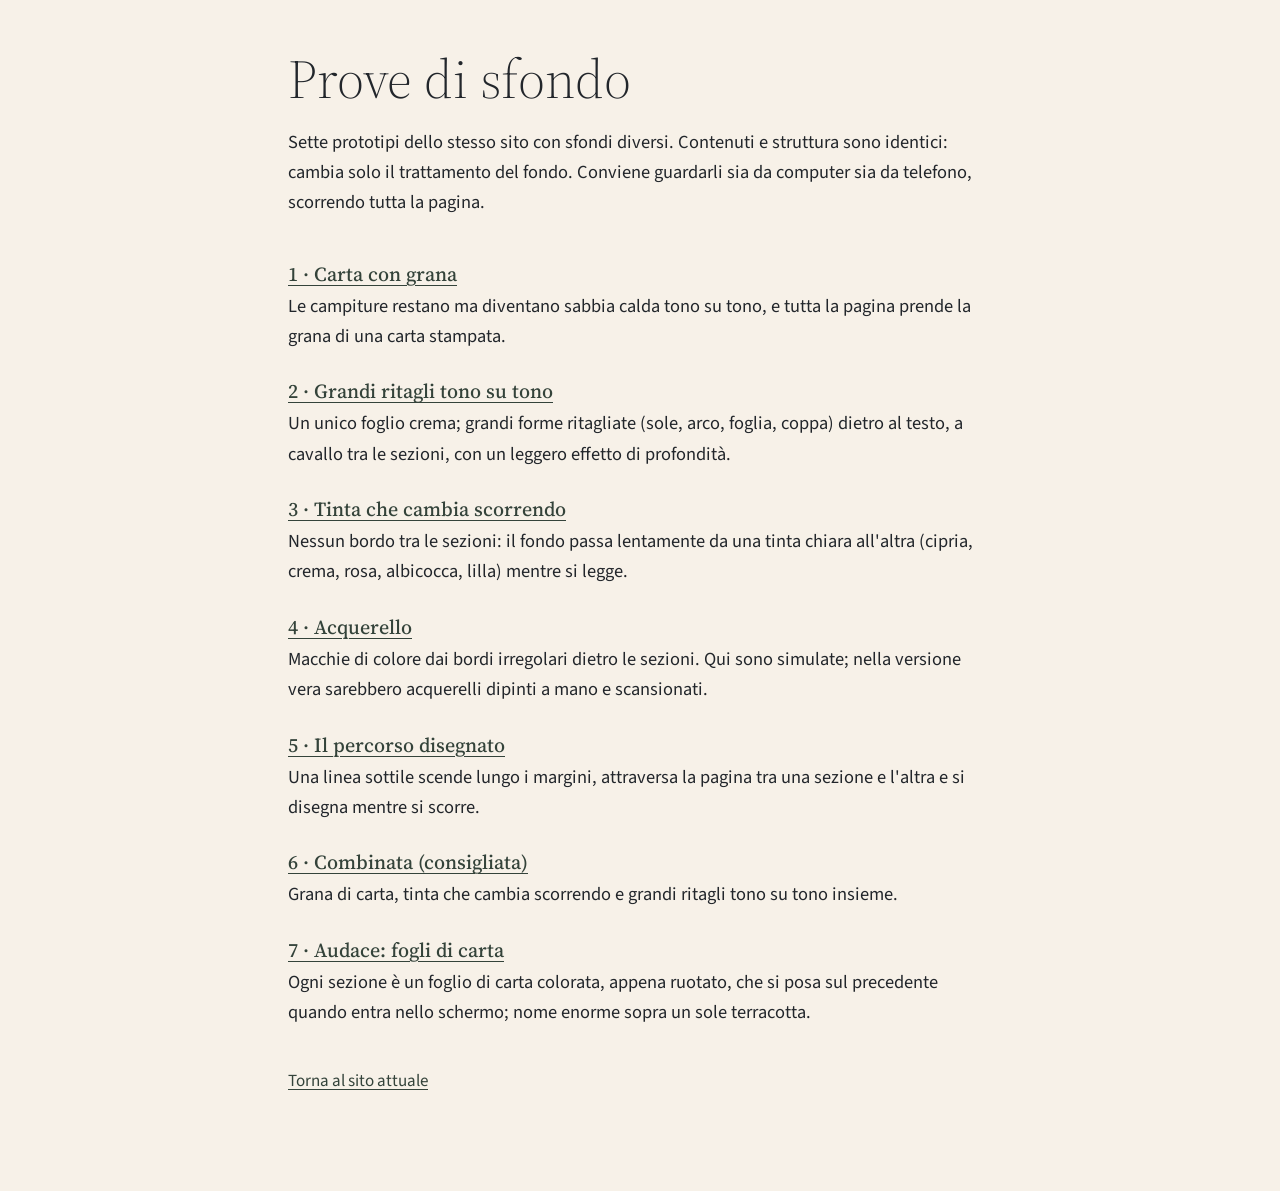
==== prove/index.html @ e4df9e11 "Aggiunge sette prototipi di sfondo in prove/ Pagine di prova generate da index.html (prove/genera.py" ====
<!doctype html>
<html lang="it">
<head>
  <meta charset="utf-8">
  <meta name="viewport" content="width=device-width, initial-scale=1">
  <title>Prove di sfondo</title>
  <meta name="robots" content="noindex, nofollow">
  <link rel="stylesheet" href="../styles.css">
  <link rel="stylesheet" href="prove.css">
  <style>
    .elenco { padding-block: 3rem 6rem; max-width: 44rem; }
    .elenco h1 { font-size: clamp(2.2rem, 1.6rem + 2.4vw, 3.4rem); font-weight: 300; margin-bottom: 1rem; }
    .elenco ol { list-style: none; padding: 0; margin-top: 2.5rem; display: grid; gap: 1.5rem; }
    .elenco strong { font-family: var(--serif); font-weight: 500; font-size: 1.25rem; }
  </style>
</head>
<body>
  <main class="wrap elenco">
    <h1>Prove di sfondo</h1>
    <p>Sette prototipi dello stesso sito con sfondi diversi. Contenuti e struttura sono identici: cambia solo il trattamento del fondo. Conviene guardarli sia da computer sia da telefono, scorrendo tutta la pagina.</p>
    <ol>
      <li><a href="1-grana.html"><strong>1 · Carta con grana</strong></a><br>Le campiture restano ma diventano sabbia calda tono su tono, e tutta la pagina prende la grana di una carta stampata.</li>
      <li><a href="2-ritagli.html"><strong>2 · Grandi ritagli tono su tono</strong></a><br>Un unico foglio crema; grandi forme ritagliate (sole, arco, foglia, coppa) dietro al testo, a cavallo tra le sezioni, con un leggero effetto di profondità.</li>
      <li><a href="3-tinta.html"><strong>3 · Tinta che cambia scorrendo</strong></a><br>Nessun bordo tra le sezioni: il fondo passa lentamente da una tinta chiara all'altra (cipria, crema, rosa, albicocca, lilla) mentre si legge.</li>
      <li><a href="4-acquerello.html"><strong>4 · Acquerello</strong></a><br>Macchie di colore dai bordi irregolari dietro le sezioni. Qui sono simulate; nella versione vera sarebbero acquerelli dipinti a mano e scansionati.</li>
      <li><a href="5-percorso.html"><strong>5 · Il percorso disegnato</strong></a><br>Una linea sottile scende lungo i margini, attraversa la pagina tra una sezione e l'altra e si disegna mentre si scorre.</li>
      <li><a href="6-combinata.html"><strong>6 · Combinata (consigliata)</strong></a><br>Grana di carta, tinta che cambia scorrendo e grandi ritagli tono su tono insieme.</li>
      <li><a href="7-fogli.html"><strong>7 · Audace: fogli di carta</strong></a><br>Ogni sezione è un foglio di carta colorata, appena ruotato, che si posa sul precedente quando entra nello schermo; nome enorme sopra un sole terracotta.</li>
    </ol>
    <p class="small" style="margin-top:2.5rem"><a href="../index.html">Torna al sito attuale</a></p>
  </main>
</body>
</html>
---- styles.css ----
/* ---------- Font (self-hosted, SIL OFL: assets/fonts/OFL.txt) ---------- */
/* Source Serif 4 per nome e titoli (asse ottico: i titoli grandi usano il taglio "display");
   Source Sans 3 per il testo, disegnato come compagno del serif */
@font-face {
  font-family: "Source Serif 4";
  src: url("assets/fonts/source-serif-4-opsz.woff2") format("woff2");
  font-weight: 200 900; font-style: normal; font-display: swap;
}
@font-face {
  font-family: "Source Serif 4";
  src: url("assets/fonts/source-serif-4-opsz-italic.woff2") format("woff2");
  font-weight: 200 900; font-style: italic; font-display: swap;
}
@font-face {
  font-family: "Source Sans 3";
  src: url("assets/fonts/source-sans-3.woff2") format("woff2");
  font-weight: 200 900; font-style: normal; font-display: swap;
}
@font-face {
  font-family: "Source Sans 3";
  src: url("assets/fonts/source-sans-3-italic.woff2") format("woff2");
  font-weight: 200 900; font-style: italic; font-display: swap;
}

/* ---------- Tokens ---------- */
/* Pochi colori, tono su tono: crema come fondo, salvia chiaro come campitura che si alterna al crema
   (apertura, Come e dove), un verde inchiostro in piccole dosi (link, pulsante, punti delle
   illustrazioni, piè di pagina). Le tinte pastello vivono solo nelle card delle aree, dove
   distinguono le fasce d'età; il terracotta resta per i piccoli dettagli. */
:root {
  --cream: #F7F1E8;
  --card: #FDFAF5;
  --ink: #22262B;
  --muted: #5E5A55;
  --rule: #DED5C8;
  --field: #DFE2D2;         /* salvia chiaro: campiture */
  --deep: #34433A;          /* verde inchiostro: link, pulsante, piè di pagina */
  --deep-soft: #CDD3C6;     /* testo secondario sul verde inchiostro */

  /* Fondi delle card */
  --rose-bg: #F2DCD3;
  --sage-bg: #E1E4CE;
  --mauve-bg: #E9DCE4;

  /* Colori delle forme ritagliate */
  --peach: #E8B79F;
  --terracotta: #C2735A;
  --rose-deep: #A65A6C;
  --olive: #9BA05F;
  --moss: #56684B;
  --mauve: #A47A91;

  --serif: "Source Serif 4", Georgia, "Times New Roman", serif;
  --sans: "Source Sans 3", system-ui, -apple-system, "Segoe UI", sans-serif;
  --gutter: clamp(1.25rem, 4vw, 2.5rem);
  --measure: 38rem;
  --space: clamp(4.5rem, 10vw, 7.5rem);
  --radius: 10px;
  --radius-lg: 22px;
  --bar-h: 3.5rem;
  --ease: cubic-bezier(.22, .61, .36, 1);
}

/* ---------- Base ---------- */
*, *::before, *::after { box-sizing: border-box; }

html {
  -webkit-text-size-adjust: 100%;
  text-size-adjust: 100%;
  scroll-behavior: smooth;
  scroll-padding-top: var(--bar-h);
}

body {
  margin: 0;
  background: var(--cream);
  color: var(--ink);
  font-family: var(--sans);
  font-size: clamp(1.0625rem, 1rem + .2vw, 1.15rem);
  line-height: 1.65;
  -webkit-font-smoothing: antialiased;
}

img { display: block; max-width: 100%; height: auto; }

h1, h2, h3 {
  margin: 0;
  font-family: var(--serif);
  font-weight: 400;
  font-optical-sizing: auto;
  line-height: 1.15;
  text-wrap: balance;
}
p, ul, dl, figure, address { margin: 0; }
p { text-wrap: pretty; }
p + p { margin-top: 1em; }

a {
  color: var(--deep);
  text-decoration-thickness: 1px;
  text-underline-offset: .2em;
}
a:hover { color: var(--terracotta); }

:focus-visible { outline: 2px solid currentColor; outline-offset: 3px; }

.wrap { width: min(72rem, 100% - 2 * var(--gutter)); margin-inline: auto; }

.skip {
  position: absolute; left: 1rem; top: -10rem; z-index: 50;
  padding: .5rem 1rem;
  background: var(--ink); color: var(--cream);
}
.skip:focus { top: 1rem; }

.small { font-size: .925em; color: var(--muted); }

/* Colori delle forme ritagliate (classi, perché var() negli attributi SVG non è affidabile) */
.f-peach { fill: var(--peach); }
.f-terracotta { fill: var(--terracotta); }
.f-rose-deep { fill: var(--rose-deep); }
.f-olive { fill: var(--olive); }
.f-moss { fill: var(--moss); }
.f-mauve { fill: var(--mauve); }
.f-deep { fill: var(--deep); }
.s-deep { stroke: var(--deep); }

/* ---------- Barra di navigazione ---------- */
/* In cima ha il salvia dell'apertura; quando l'apertura esce dallo schermo diventa crema e mostra il nome */
.bar {
  --bar-fg: var(--ink);
  position: sticky; top: 0; z-index: 20;
  background: var(--field);
  transition: background-color .35s var(--ease), box-shadow .35s var(--ease);
}
.bar.is-stuck { --bar-fg: var(--ink); background: var(--cream); box-shadow: 0 1px 0 var(--rule); }

.bar__inner {
  display: flex; align-items: center; justify-content: space-between; gap: 1.5rem;
  min-height: var(--bar-h);
}

.bar__name {
  display: none;
  font-family: var(--serif); font-size: 1.2rem; white-space: nowrap;
  color: var(--bar-fg); text-decoration: none;
  opacity: 0; visibility: hidden;
  transition: opacity .3s var(--ease), visibility .3s;
}
.bar.is-stuck .bar__name { opacity: 1; visibility: visible; }

.nav {
  list-style: none; margin: 0; padding: 0;
  display: flex; justify-content: space-between; gap: 1rem;
  flex: 1;
}
.nav a {
  display: block; padding-block: .3rem;
  color: var(--bar-fg); text-decoration: none;
  border-bottom: 2px solid transparent;
  transition: color .35s, border-color .2s;
}
.nav a:hover { color: var(--bar-fg); border-bottom-color: var(--peach); }
.nav a[aria-current="true"] { border-bottom-color: var(--terracotta); }
.nav__more { display: none; }

@media (min-width: 40rem) {
  .nav { flex: none; justify-content: flex-end; gap: 2rem; }
  .nav__more { display: inline; }
  .bar__name { display: block; }
}

/* ---------- Apertura: un frontespizio su fondo salvia ---------- */
.hero { background: var(--field); }

.hero__inner {
  display: grid; gap: 2rem;
  padding-block: clamp(2.5rem, 7vw, 5rem) clamp(3rem, 8vw, 6rem);
}

.name {
  font-size: clamp(3rem, 1.6rem + 6vw, 6.5rem);
  font-weight: 300;
  line-height: .98;
  letter-spacing: -.025em;
}
.role {
  font-family: var(--serif); font-style: italic;
  font-size: clamp(1.3rem, 1.05rem + .8vw, 1.65rem);
  line-height: 1.3;
}
.hero__who { margin-top: .75rem; color: var(--muted); }

.hero__contacts {
  list-style: none; padding: 0;
  margin-top: 1.5rem;
  display: flex; flex-wrap: wrap; gap: .35rem 1.75rem;
}
.hero__contacts a { color: var(--ink); text-decoration-color: var(--terracotta); text-decoration-thickness: 1.5px; }
.hero__contacts a:hover { color: var(--terracotta); }

@media (min-width: 52rem) {
  .hero__inner { grid-template-columns: minmax(0, 1.3fr) minmax(0, 1fr); align-items: end; gap: 4rem; }
  .hero__aside { padding-bottom: .6rem; border-left: 1px solid rgb(34 38 43 / .18); padding-left: 2.5rem; }
}

/* ---------- Sezioni ---------- */
.section { padding-block: var(--space); overflow-x: clip; }
.section--cream + .section--cream { padding-top: 0; }
.section--tint { background: var(--field); }

.section__title {
  font-size: clamp(2.3rem, 1.6rem + 2.6vw, 3.6rem);
  font-weight: 300;
  letter-spacing: -.015em;
  margin-bottom: clamp(1.75rem, 4vw, 3rem);
}

.section h3 { font-size: 1.4rem; font-weight: 500; margin-bottom: .5rem; }

/* ---------- Chi sono ---------- */
.about { display: grid; gap: 3rem; align-items: center; }

.portrait { width: min(100%, 22rem); }
.portrait img {
  width: 100%;
  aspect-ratio: 4 / 5;
  object-fit: cover;
  object-position: 51% 28%;
  border-radius: var(--radius-lg);
}

.about__text { max-width: var(--measure); min-width: 0; }
.training {
  margin-top: 2rem; padding-top: 1.25rem;
  border-top: 2px solid var(--peach);
  font-size: .95em; color: var(--muted);
}

@media (min-width: 52rem) {
  .about { grid-template-columns: minmax(0, 5fr) minmax(0, 7fr); gap: clamp(4rem, 8vw, 7rem); }
  .portrait { width: auto; }
}

/* ---------- Aree di intervento ---------- */
/* Card interamente colorate; ogni fascia d'età ha la sua tinta e il suo disegno */
.tone-rose  { --bg: var(--rose-bg); }
.tone-sage  { --bg: var(--sage-bg); }
.tone-mauve { --bg: var(--mauve-bg); }

.areas { display: grid; gap: 1.5rem; }

.area {
  min-width: 0;
  background: var(--bg);
  border-radius: var(--radius-lg);
  padding: 0 clamp(1.5rem, 3vw, 2rem) clamp(1.75rem, 3vw, 2.25rem);
}
.area__cover { margin-inline: calc(-1 * clamp(1.5rem, 3vw, 2rem)); aspect-ratio: 3 / 2; }
.area__cover svg { display: block; width: 100%; height: 100%; }

.section .area__name { font-size: clamp(1.5rem, 1.3rem + .6vw, 1.85rem); font-weight: 400; margin-bottom: .2rem; align-self: end; }
.area__meta { font-style: italic; color: var(--muted); margin-bottom: 1rem; }
.area__text p { margin-top: 0; }
.area__text p + p { margin-top: 1em; }

/* Piccole animazioni con un significato, solo al passaggio del mouse (non su touch,
   non con "riduci movimento"): il germoglio alza le foglie verso il sole, il cerchio
   si allontana dalla soglia, la coppa si inclina e accoglie il cerchio più piccolo */
.a-sun, .a-leaf-l, .a-leaf-r, .a-away, .a-cup, .a-held {
  transform-box: fill-box;
  transform-origin: 50% 50%;
  transition: transform 1.2s var(--ease);
}
.a-leaf-l { transform-origin: 100% 100%; }
.a-leaf-r { transform-origin: 0% 100%; }

@media (hover: hover) and (prefers-reduced-motion: no-preference) {
  .area:hover .a-sun    { transform: translateY(-8px); }
  .area:hover .a-leaf-l { transform: rotate(9deg); }
  .area:hover .a-leaf-r { transform: rotate(-9deg); }
  .area:hover .a-away   { transform: translate(16px, -10px); }
  .area:hover .a-cup    { transform: rotate(-8deg); }
  .area:hover .a-held   { transform: translate(-3px, 5px); }
}

/* Schermi medi: illustrazione a sinistra, testo a destra */
@media (min-width: 40rem) and (max-width: 63.99rem) {
  .area { display: grid; grid-template-columns: minmax(0, 2fr) minmax(0, 3fr); column-gap: 2rem; align-content: start; padding-top: clamp(1.75rem, 3vw, 2.25rem); }
  .area__cover { grid-row: span 3; margin: 0; align-self: center; }
  .section .area__name { align-self: start; }
}

/* Schermi larghi: tre colonne; le righe sono condivise (subgrid) perché i testi partano allineati */
@media (min-width: 64rem) {
  .areas { grid-template-columns: repeat(3, minmax(0, 1fr)); gap: clamp(1.25rem, 2vw, 1.75rem); }
  .area { display: grid; grid-template-rows: subgrid; grid-row: span 4; row-gap: 0; }
}

/* Motivi frequenti: un elenco in linea, non etichette che sembrano cliccabili */
.reasons { margin-top: clamp(3rem, 6vw, 4.5rem); max-width: 56rem; }
.section .reasons__title { font-size: 1.4rem; font-weight: 400; font-style: italic; margin-bottom: .75rem; }
.reasons__list {
  list-style: none; padding: 0;
  display: flex; flex-wrap: wrap; row-gap: .3rem;
  font-family: var(--serif); font-size: clamp(1.1rem, 1rem + .4vw, 1.3rem);
}
.reasons__list li:not(:last-child)::after {
  content: ""; display: inline-block;
  width: .4em; height: .4em; margin-inline: .7em; vertical-align: .18em;
  border-radius: 50%; background: var(--terracotta);
}

/* ---------- Come e dove (fondo salvia) ---------- */

.how { display: grid; gap: 2.25rem; }
.block { max-width: var(--measure); min-width: 0; }

@media (min-width: 52rem) {
  .how { grid-template-columns: repeat(3, minmax(0, 1fr)); gap: clamp(2rem, 4vw, 3.5rem); }
}

.fees { width: 100%; border-collapse: collapse; margin-block: .25rem 1rem; }
.fees th, .fees td {
  padding: .55rem 0;
  border-bottom: 1px solid rgb(34 38 43 / .16);
  text-align: left; font-weight: 400; vertical-align: baseline;
}
.fees tr:first-child > * { border-top: 1px solid rgb(34 38 43 / .16); }
.fees td {
  text-align: right; white-space: nowrap; padding-left: 1rem;
  font-family: var(--serif); font-size: 1.2em; font-variant-numeric: tabular-nums;
}

/* Lo studio: foto che scorrono, indicazioni a destra */
.studio {
  display: grid; gap: 2.5rem;
  margin-top: clamp(4rem, 8vw, 6rem);
}
@media (min-width: 52rem) {
  .studio { grid-template-columns: minmax(0, 7fr) minmax(0, 4fr); gap: clamp(3rem, 6vw, 5rem); align-items: center; }
}

.gallery { min-width: 0; }
.gallery__track {
  display: flex;
  overflow-x: auto;
  scroll-snap-type: x mandatory;
  overscroll-behavior-x: contain;
  scrollbar-width: none;
  border-radius: var(--radius);
}
.gallery__track::-webkit-scrollbar { display: none; }
.gallery__track img {
  flex: 0 0 100%;
  min-width: 0;
  aspect-ratio: 3 / 2;
  object-fit: cover;
  scroll-snap-align: start;
}

.gallery__controls { display: flex; align-items: center; gap: 1rem; margin-top: 1rem; }
.gallery__controls[hidden] { display: none; }
.gallery__btn {
  width: 2.75rem; height: 2.75rem;
  display: grid; place-items: center;
  font: inherit; color: var(--ink);
  background: none;
  border: 1px solid rgb(34 38 43 / .25); border-radius: 50%;
  cursor: pointer;
  transition: background-color .2s, color .2s, opacity .2s;
}
.gallery__btn:hover:not(:disabled) { background: var(--deep); border-color: var(--deep); color: var(--cream); }
.gallery__btn:disabled { opacity: .3; cursor: default; }
.gallery__count { font-family: var(--serif); color: var(--muted); font-variant-numeric: tabular-nums; min-width: 3.5ch; text-align: center; }

.studio__info { min-width: 0; }
.section .studio__info h3 { font-size: 2rem; font-weight: 400; margin-bottom: .75rem; }
address { font-style: normal; }

/* Linee della metropolitana con i loro colori: segnaletica che chi abita a Milano riconosce subito */
.transit { list-style: none; padding: 0; margin-block: 1.25rem; display: grid; gap: .5rem; }
.transit li { display: flex; align-items: center; gap: .7rem; }
.line {
  flex: none;
  display: inline-grid; place-items: center;
  min-width: 2.1rem; height: 1.5rem; padding-inline: .35rem;
  border-radius: 4px;
  color: #fff; font-size: .8rem; font-weight: 700; letter-spacing: .02em;
}
.line--m1 { background: #D8232A; }
.line--m4 { background: #2A78C8; }
.line--s  { background: #3F8A5E; }

/* ---------- Contatti ---------- */
.contact { display: grid; gap: 3rem; align-items: start; }
.contact__intro { max-width: var(--measure); min-width: 0; }

@media (min-width: 52rem) {
  .contact { grid-template-columns: minmax(0, 5fr) minmax(0, 6fr); gap: clamp(3rem, 6vw, 5rem); }
  .contact__intro { position: sticky; top: calc(var(--bar-h) + 2rem); }
}

.contacts { margin-block: 2rem 1.5rem; }
.contacts div + div { margin-top: 1rem; }
.contacts dt { font-style: italic; color: var(--muted); }
.contacts dd {
  margin: 0;
  font-family: var(--serif);
  font-size: clamp(1.4rem, 1.2rem + .8vw, 1.85rem);
  line-height: 1.3;
  overflow-wrap: anywhere;
}
.contacts a { color: var(--ink); text-decoration-color: var(--terracotta); text-decoration-thickness: 2px; }
.contacts a:hover { color: var(--terracotta); }

/* Modulo di richiesta: una scheda chiara sul fondo crema, pochi campi */
.form {
  display: grid; gap: 1.5rem;
  min-width: 0;
  padding: clamp(1.5rem, 4vw, 2.5rem);
  background: var(--card);
  border: 1px solid var(--rule);
  border-radius: var(--radius-lg);
}
.form h3 { margin-bottom: .5rem; }

.field { display: grid; gap: .35rem; margin: 0; padding: 0; border: 0; min-width: 0; }
.optional { font-size: .875em; font-style: italic; color: var(--muted); margin-left: .25rem; }

.form input[type="text"],
.form input[type="email"],
.form input[type="tel"],
.form textarea {
  width: 100%;
  font: inherit; color: var(--ink);
  padding: .6rem .75rem;
  background: #fff;
  border: 1px solid #CFC6B8;
  border-radius: 8px;
}
.form textarea { resize: vertical; min-height: 7.5rem; line-height: 1.5; }
.form input:focus, .form textarea:focus { outline: 2px solid var(--deep); outline-offset: -1px; border-color: var(--deep); }
.form input:user-invalid { border-color: #9B3B2F; }
.field__hint { font-size: .875em; color: var(--muted); }

.form input[type="checkbox"] { accent-color: var(--deep); width: 1.05rem; height: 1.05rem; margin: 0; flex: none; }

.form__row { display: grid; gap: 1.5rem; }
@media (min-width: 40rem) { .form__row { grid-template-columns: 1fr 1fr; } }

.consent { display: flex; gap: .65rem; align-items: baseline; cursor: pointer; }
.consent input { position: relative; top: .15em; }

.button {
  font: inherit; font-weight: 600;
  padding: .8rem 1.75rem;
  color: var(--cream); background: var(--deep);
  border: 0; border-radius: 999px;
  cursor: pointer;
  transition: background-color .2s;
}
.button:hover { background: var(--terracotta); }

.form__status {
  margin-top: 1.25rem;
  padding-left: 1rem;
  border-left: 3px solid var(--olive);
}

/* ---------- Piè di pagina (verde inchiostro) ---------- */
.footer { background: var(--deep); color: var(--deep-soft); }
.footer__inner {
  display: grid; gap: .25rem;
  padding-block: 2rem 2.5rem;
  font-size: .9rem;
}
.footer p { margin: 0; }
.footer a { color: var(--cream); }

@media (min-width: 52rem) {
  .footer__inner { grid-template-columns: auto auto 1fr; gap: 2.5rem; }
  .footer__inner p:last-child { text-align: right; }
}

/* ---------- Pagina privacy ---------- */
.page-back { padding-top: 2rem; }
.page-back a { color: var(--ink); text-decoration: none; }
.page-back a:hover { text-decoration: underline; }
.page { padding-block: clamp(2rem, 6vw, 4rem) var(--space); max-width: var(--measure); }
.page h1 { font-size: clamp(2rem, 1.5rem + 2vw, 3rem); font-weight: 300; margin-bottom: 2rem; }
.page h2 { font-size: 1.3rem; font-weight: 500; margin: 2rem 0 .5rem; }

/* ---------- Movimento ridotto ---------- */
@media (prefers-reduced-motion: reduce) {
  html { scroll-behavior: auto; }
  * { transition-duration: 0s !important; }
}

/* ---------- Stampa ---------- */
@media print {
  body, .hero, .section--tint, .footer { background: #fff; color: #000; }
  .bar, .skip, .gallery, .form { display: none; }
  a { color: inherit; text-decoration: none; }
}
---- prove/prove.css ----
/* Stili comuni alle pagine di prova (prototipi di sfondo, da eliminare dopo la scelta) */

/* Barra per passare da una prova all'altra: è uno strumento di lavoro, non fa parte del design */
.prove-nav {
  position: fixed; z-index: 100; left: 50%; bottom: 1rem;
  transform: translateX(-50%);
  display: flex; align-items: center; gap: .15rem;
  padding: .3rem;
  max-width: calc(100% - 1rem);
  overflow-x: auto;
  background: rgb(28 26 24 / .9);
  border-radius: 999px;
  font: 600 .85rem/1 system-ui, sans-serif;
  box-shadow: 0 6px 20px rgb(0 0 0 / .2);
}
.prove-nav a {
  flex: none;
  padding: .5rem .75rem;
  color: #fff; text-decoration: none;
  border-radius: 999px;
}
.prove-nav a:hover { background: rgb(255 255 255 / .15); color: #fff; }
.prove-nav a[aria-current="page"] { background: #fff; color: #1c1a18; }

/* Grana di carta: rumore SVG generato dal browser, sovrapposto a tutta la pagina in "moltiplica" */
.con-grana::after {
  content: ""; position: fixed; inset: 0; z-index: 90; pointer-events: none;
  background-image: url("data:image/svg+xml,%3Csvg xmlns='http://www.w3.org/2000/svg' width='220' height='220'%3E%3Cfilter id='g'%3E%3CfeTurbulence type='fractalNoise' baseFrequency='0.8' numOctaves='3' stitchTiles='stitch'/%3E%3CfeColorMatrix values='0 0 0 0 0.32 0 0 0 0 0.26 0 0 0 0 0.2 0 0 0 0.6 0'/%3E%3C/filter%3E%3Crect width='100%25' height='100%25' filter='url%28%23g%29'/%3E%3C/svg%3E");
  opacity: .45;
  mix-blend-mode: multiply;
}
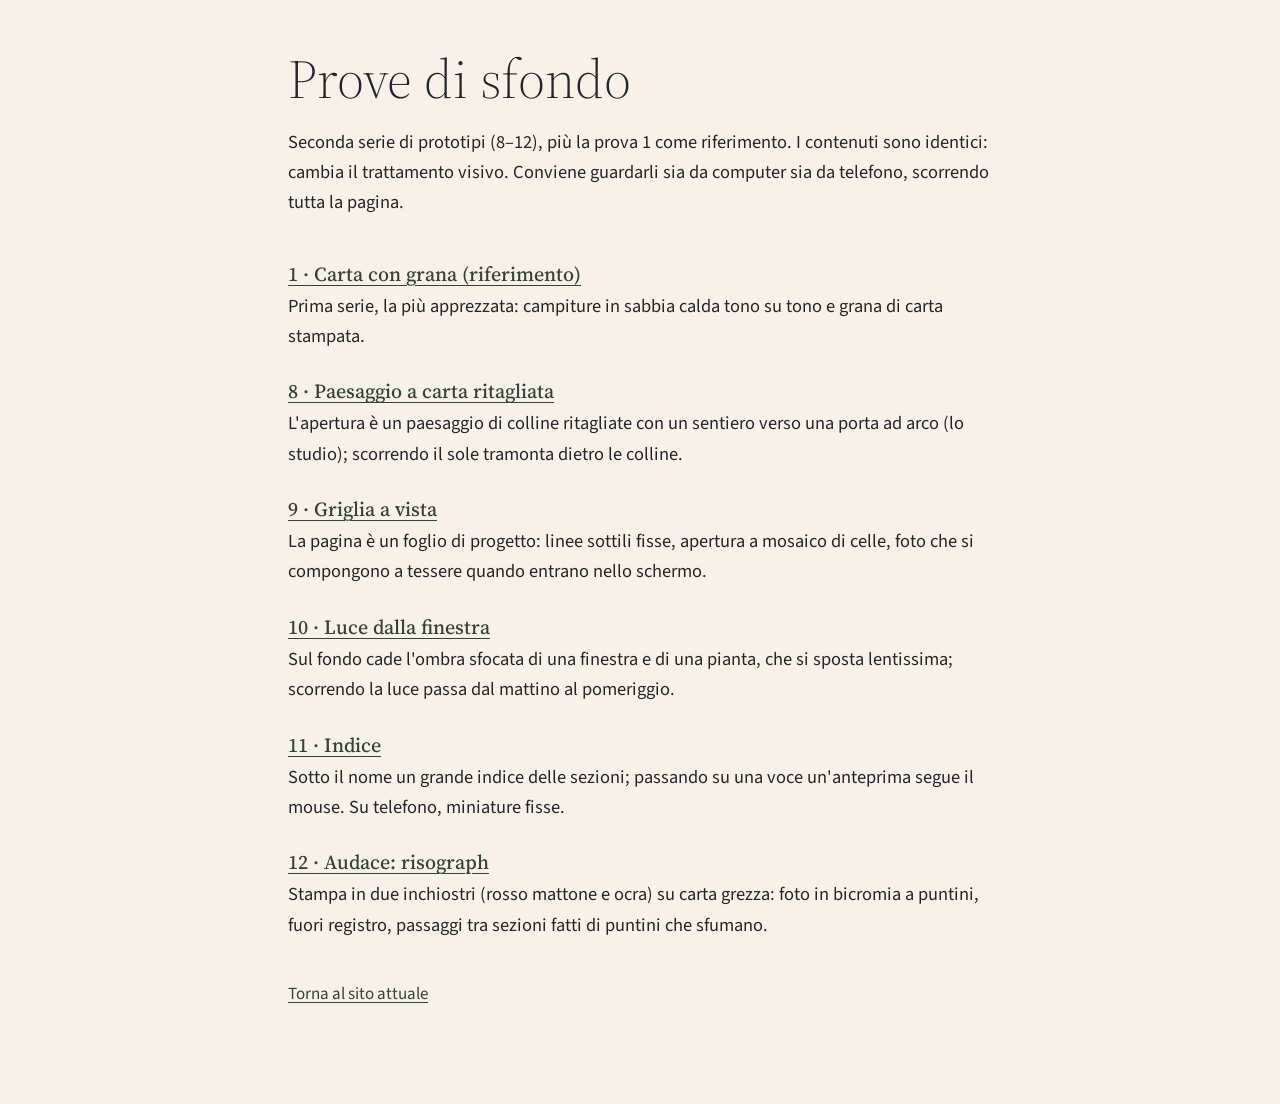
==== commit 6dfe9f46: "Seconda serie di prototipi di sfondo (8-12), toglie la prima serie Tolte le prove 2-7 (nessuna convi" ====
--- a/prove/index.html
+++ b/prove/index.html
@@ -17,15 +17,14 @@
 <body>
   <main class="wrap elenco">
     <h1>Prove di sfondo</h1>
-    <p>Sette prototipi dello stesso sito con sfondi diversi. Contenuti e struttura sono identici: cambia solo il trattamento del fondo. Conviene guardarli sia da computer sia da telefono, scorrendo tutta la pagina.</p>
+    <p>Seconda serie di prototipi (8–12), più la prova 1 come riferimento. I contenuti sono identici: cambia il trattamento visivo. Conviene guardarli sia da computer sia da telefono, scorrendo tutta la pagina.</p>
     <ol>
-      <li><a href="1-grana.html"><strong>1 · Carta con grana</strong></a><br>Le campiture restano ma diventano sabbia calda tono su tono, e tutta la pagina prende la grana di una carta stampata.</li>
-      <li><a href="2-ritagli.html"><strong>2 · Grandi ritagli tono su tono</strong></a><br>Un unico foglio crema; grandi forme ritagliate (sole, arco, foglia, coppa) dietro al testo, a cavallo tra le sezioni, con un leggero effetto di profondità.</li>
-      <li><a href="3-tinta.html"><strong>3 · Tinta che cambia scorrendo</strong></a><br>Nessun bordo tra le sezioni: il fondo passa lentamente da una tinta chiara all'altra (cipria, crema, rosa, albicocca, lilla) mentre si legge.</li>
-      <li><a href="4-acquerello.html"><strong>4 · Acquerello</strong></a><br>Macchie di colore dai bordi irregolari dietro le sezioni. Qui sono simulate; nella versione vera sarebbero acquerelli dipinti a mano e scansionati.</li>
-      <li><a href="5-percorso.html"><strong>5 · Il percorso disegnato</strong></a><br>Una linea sottile scende lungo i margini, attraversa la pagina tra una sezione e l'altra e si disegna mentre si scorre.</li>
-      <li><a href="6-combinata.html"><strong>6 · Combinata (consigliata)</strong></a><br>Grana di carta, tinta che cambia scorrendo e grandi ritagli tono su tono insieme.</li>
-      <li><a href="7-fogli.html"><strong>7 · Audace: fogli di carta</strong></a><br>Ogni sezione è un foglio di carta colorata, appena ruotato, che si posa sul precedente quando entra nello schermo; nome enorme sopra un sole terracotta.</li>
+      <li><a href="1-grana.html"><strong>1 · Carta con grana (riferimento)</strong></a><br>Prima serie, la più apprezzata: campiture in sabbia calda tono su tono e grana di carta stampata.</li>
+      <li><a href="8-paesaggio.html"><strong>8 · Paesaggio a carta ritagliata</strong></a><br>L'apertura è un paesaggio di colline ritagliate con un sentiero verso una porta ad arco (lo studio); scorrendo il sole tramonta dietro le colline.</li>
+      <li><a href="9-griglia.html"><strong>9 · Griglia a vista</strong></a><br>La pagina è un foglio di progetto: linee sottili fisse, apertura a mosaico di celle, foto che si compongono a tessere quando entrano nello schermo.</li>
+      <li><a href="10-luce.html"><strong>10 · Luce dalla finestra</strong></a><br>Sul fondo cade l'ombra sfocata di una finestra e di una pianta, che si sposta lentissima; scorrendo la luce passa dal mattino al pomeriggio.</li>
+      <li><a href="11-indice.html"><strong>11 · Indice</strong></a><br>Sotto il nome un grande indice delle sezioni; passando su una voce un'anteprima segue il mouse. Su telefono, miniature fisse.</li>
+      <li><a href="12-riso.html"><strong>12 · Audace: risograph</strong></a><br>Stampa in due inchiostri (rosso mattone e ocra) su carta grezza: foto in bicromia a puntini, fuori registro, passaggi tra sezioni fatti di puntini che sfumano.</li>
     </ol>
     <p class="small" style="margin-top:2.5rem"><a href="../index.html">Torna al sito attuale</a></p>
   </main>
